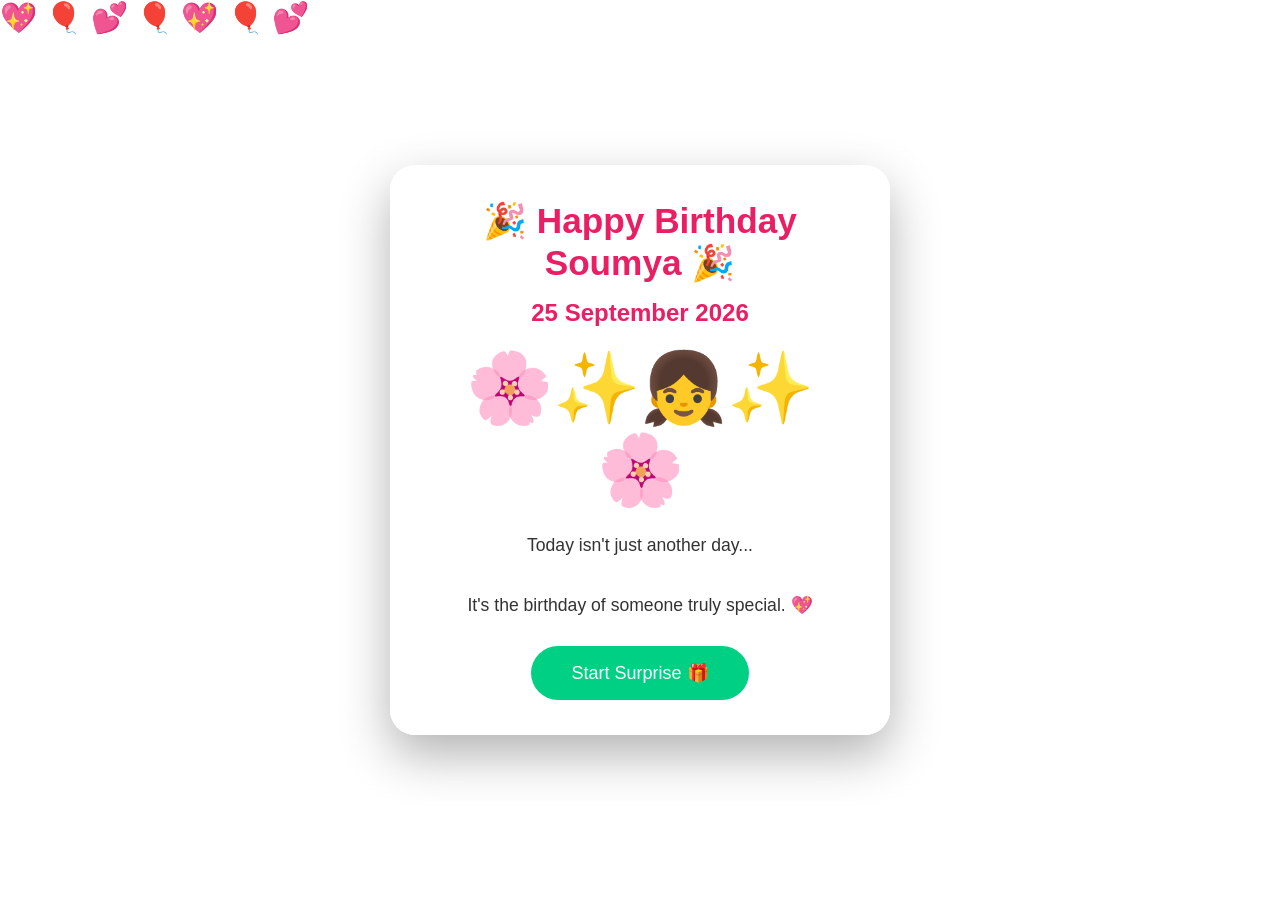
==== index.html @ e26e2da8 "Add gift box style" ====
<!DOCTYPE html>
<html lang="en">
<head>
<meta charset="UTF-8">
<meta name="viewport" content="width=device-width, initial-scale=1.0">

<title>Happy Birthday Soumya ❤️</title>

<link rel="stylesheet" href="style.css">
</head>

<body>

<!-- Floating background -->
<div class="floating-hearts"></div>

<!-- Welcome Screen -->
<section id="welcome" class="screen active">

    <div class="card">

        <h1>🎉 Happy Birthday Soumya 🎉</h1>

        <h2>25 September 2026</h2>

        <div class="anime">
            🌸✨👧✨🌸
        </div>

        <p>
            Today isn't just another day...
            <br><br>
            It's the birthday of someone truly special. 💖
        </p>

        <button id="startBtn">
            Start Surprise 🎁
        </button>

    </div>

</section>

<!-- Story Screen -->
<section id="story" class="screen">

    <div class="card">

        <h2>💌 A Small Message</h2>

        <p>
            Every smile of yours makes the world brighter.
            <br><br>
            May this birthday bring happiness, success, good health,
            and endless beautiful memories.
        </p>

        <button id="letterBtn">
    💌 Open Letter
</button>

<div id="loveLetter" style="display:none; margin-top:20px;">
    <h2>💖 Dear Soumya 💖</h2>

   <p id="letterText"></p>

    <button id="nextBtn">
        Continue →
    </button>
</div>

    </div>

</section>

<!-- Final Screen -->
<section id="final" class="screen">

    <canvas id="confetti"></canvas>

    <div class="card">

        <h1>🎂 Happy Birthday Soumya ❤️</h1>

        <h2>May all your dreams come true ✨</h2>

        <div class="cake" id="cake">
    🎂
</div>

<p id="wishText" style="display:none; color:#ff4081; font-size:22px; font-weight:bold;">
    ✨ Make a Wish! ✨
</p>

        <div id="giftBox" class="gift">
🎁
</div>

<p id="giftMessage" style="display:none;">
💖 Surprise! 💖<br><br>
May every dream in your heart come true.<br>
Keep smiling always, Soumya! 🌸❤️
</p>

<button onclick="location.reload()">
    Watch Again 🔄
</button>

    </div>

</section>
<audio id="bgMusic" loop>
    <source src="Bonding song.mp3" type="audio/mpeg">
</audio>
<script src="script.js"></script>

</body>
</html>
---- style.css ----
*{
margin:0;
padding:0;
box-sizing:border-box;
}

body{
font-family:Arial,Helvetica,sans-serif;
background:linear-gradient(135deg,#4facfe,#8e44ad,#ff4da6);
overflow:hidden;
color:white;
}

.screen{
display:none;
height:100vh;
width:100%;
justify-content:center;
align-items:center;
padding:20px;
position:absolute;
top:0;
left:0;
}

.active{
display:flex;
animation:fade .8s;
}

.card{
width:90%;
max-width:500px;
background:rgba(255,255,255,.95);
backdrop-filter:blur(15px);
padding:35px;
border-radius:25px;
text-align:center;
box-shadow:0 20px 50px rgba(0,0,0,.3);
}

h1{
    font-size:2.2rem;
    margin-bottom:15px;
    color:#e91e63;
}

h2{
margin-bottom:20px;
color:#e91e63;
}

p{
    font-size:1.1rem;
    line-height:1.7;
    margin-bottom:25px;
    color:#333333;
}

.anime{
font-size:70px;
margin:20px 0;
animation:float 3s ease-in-out infinite;
}

.cake{
font-size:90px;
margin:25px 0;
animation:bounce 1.5s infinite;
}

button{
padding:16px 40px;
border:none;
border-radius:50px;
background:#00d084;
color:white;
font-size:18px;
cursor:pointer;
transition:.3s;
}

button:hover{
transform:scale(1.08);
}

#confetti{
position:fixed;
top:0;
left:0;
width:100%;
height:100%;
pointer-events:none;
}

@keyframes float{
0%,100%{transform:translateY(0);}
50%{transform:translateY(-12px);}
}

@keyframes bounce{
0%,100%{transform:translateY(0);}
50%{transform:translateY(-15px);}
}

@keyframes fade{
from{
opacity:0;
transform:scale(.95);
}
to{
opacity:1;
transform:scale(1);
}
}
.floating-hearts{
    position:fixed;
    top:0;
    left:0;
    width:100%;
    height:100%;
    pointer-events:none;
    overflow:hidden;
}

.floating-hearts::before{
    content:"💖 🎈 💕 🎈 💖 🎈 💕";
    position:absolute;
    width:100%;
    font-size:30px;
    animation:floatUp 18s linear infinite;
    white-space:nowrap;
}

@keyframes floatUp{
    0%{
        transform:translateY(100vh);
        opacity:0;
    }
    20%{
        opacity:1;
    }
    100%{
        transform:translateY(-120vh);
        opacity:0;
    }
}
#loveLetter{
    animation: letterOpen .8s ease;
    transform-origin: top;
}

@keyframes letterOpen{
    0%{
        opacity:0;
        transform:rotateX(-90deg) scale(.9);
    }
    100%{
        opacity:1;
        transform:rotateX(0deg) scale(1);
    }
}
.gift{
    font-size:90px;
    margin:25px auto;
    cursor:pointer;
    transition:.3s;
    animation:giftBounce 2s infinite;
}

#giftMessage{
    display:none;
    margin-top:20px;
    color:#e91e63;
    font-size:22px;
    font-weight:bold;
    line-height:1.7;
}

@keyframes giftBounce{

0%,100%{
    transform:translateY(0);
}

50%{
    transform:translateY(-12px);
}

}
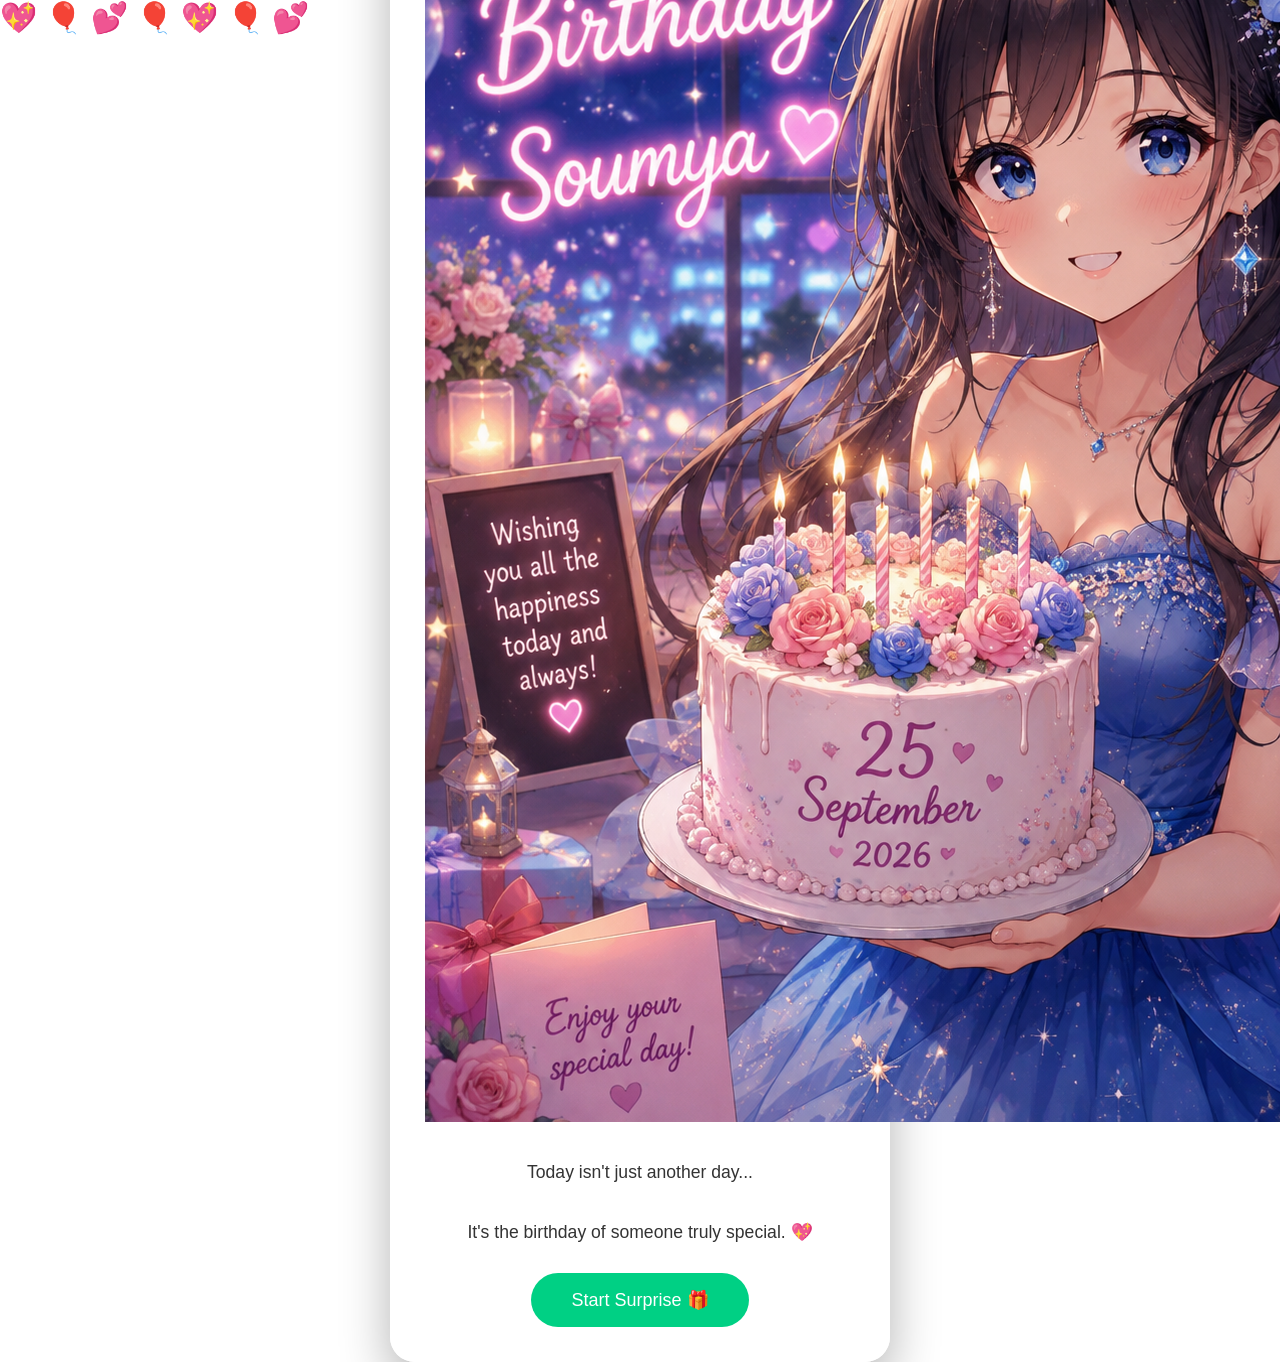
==== commit e807fca5: "Add anime image to welcome screen" ====
--- a/index.html
+++ b/index.html
@@ -23,9 +23,9 @@
 
         <h2>25 September 2026</h2>
 
-        <div class="anime">
-            🌸✨👧✨🌸
-        </div>
+       <div class="anime">
+    <img src="anime.png" alt="Anime Birthday Girl" class="anime-img">
+</div>
 
         <p>
             Today isn't just another day...
--- a/style.css
+++ b/style.css
@@ -187,4 +187,24 @@
     transform:translateY(-12px);
 }
 
+}
+.gift{
+    font-size:80px;
+    cursor:pointer;
+    display:inline-block;
+    margin:25px 0;
+    transition:0.3s;
+}
+
+.gift:hover{
+    transform:scale(1.15);
+}
+
+#giftMessage{
+    display:none;
+    font-size:22px;
+    color:#e91e63;
+    font-weight:bold;
+    line-height:1.8;
+    margin-top:20px;
 }
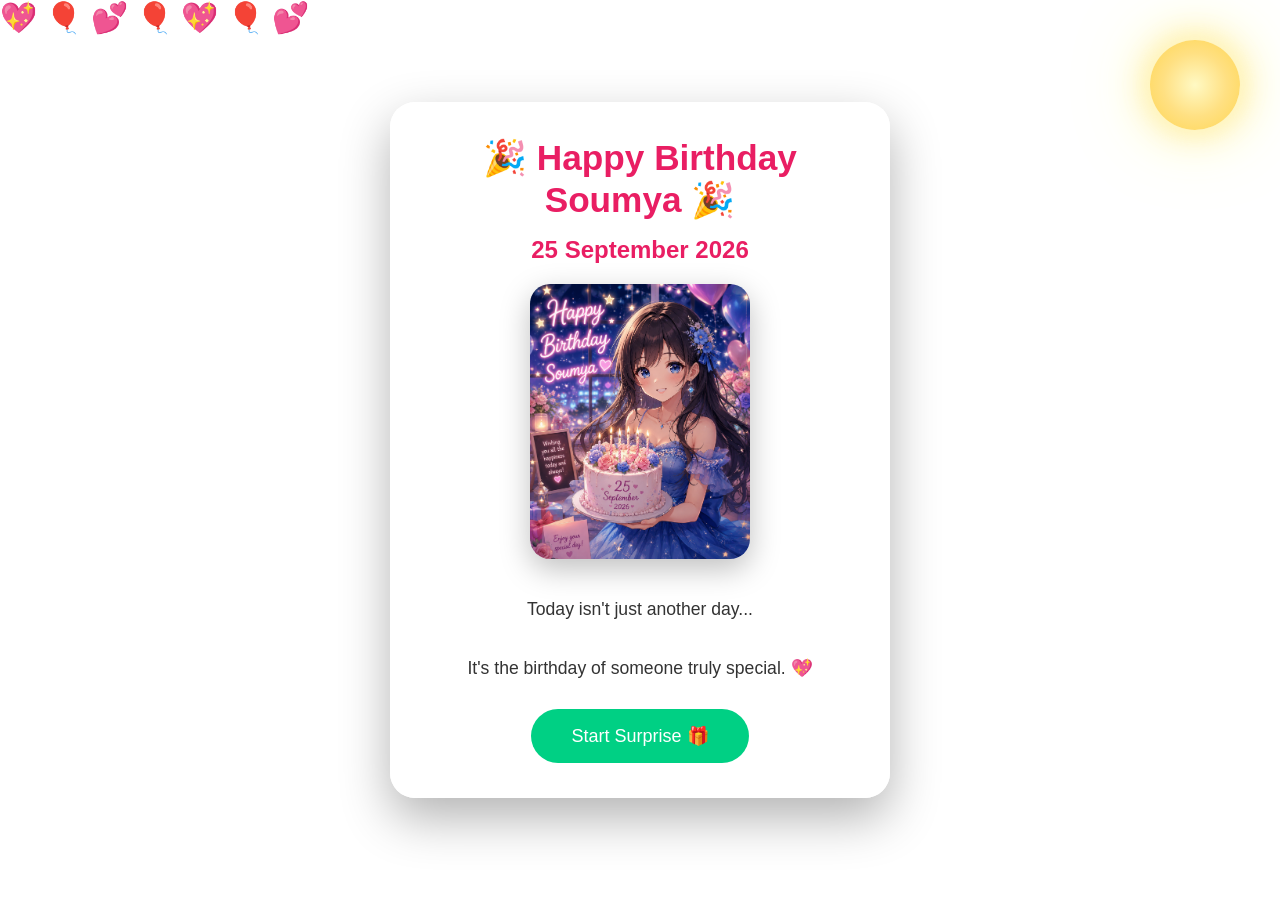
==== commit 298fa4a0: "Add glowing moon" ====
--- a/index.html
+++ b/index.html
@@ -13,7 +13,7 @@
 
 <!-- Floating background -->
 <div class="floating-hearts"></div>
-
+<div class="moon"></div>
 <!-- Welcome Screen -->
 <section id="welcome" class="screen active">
 
--- a/style.css
+++ b/style.css
@@ -207,4 +207,44 @@
     font-weight:bold;
     line-height:1.8;
     margin-top:20px;
+}
+.anime-img{
+    width:220px;
+    max-width:100%;
+    border-radius:20px;
+    box-shadow:0 10px 30px rgba(0,0,0,.25);
+    animation:float 3s ease-in-out infinite;
+}
+
+.anime{
+    margin:20px 0;
+}
+.moon{
+    position:fixed;
+    top:40px;
+    right:40px;
+    width:90px;
+    height:90px;
+    border-radius:50%;
+    background:radial-gradient(circle,#fff9c4,#ffe082,#ffd54f);
+    box-shadow:
+        0 0 20px #fff9c4,
+        0 0 40px #ffe082,
+        0 0 80px rgba(255,255,180,.8);
+    animation:moonGlow 3s ease-in-out infinite;
+    z-index:0;
+}
+
+@keyframes moonGlow{
+
+0%,100%{
+    transform:scale(1);
+    opacity:1;
+}
+
+50%{
+    transform:scale(1.08);
+    opacity:.9;
+}
+
 }
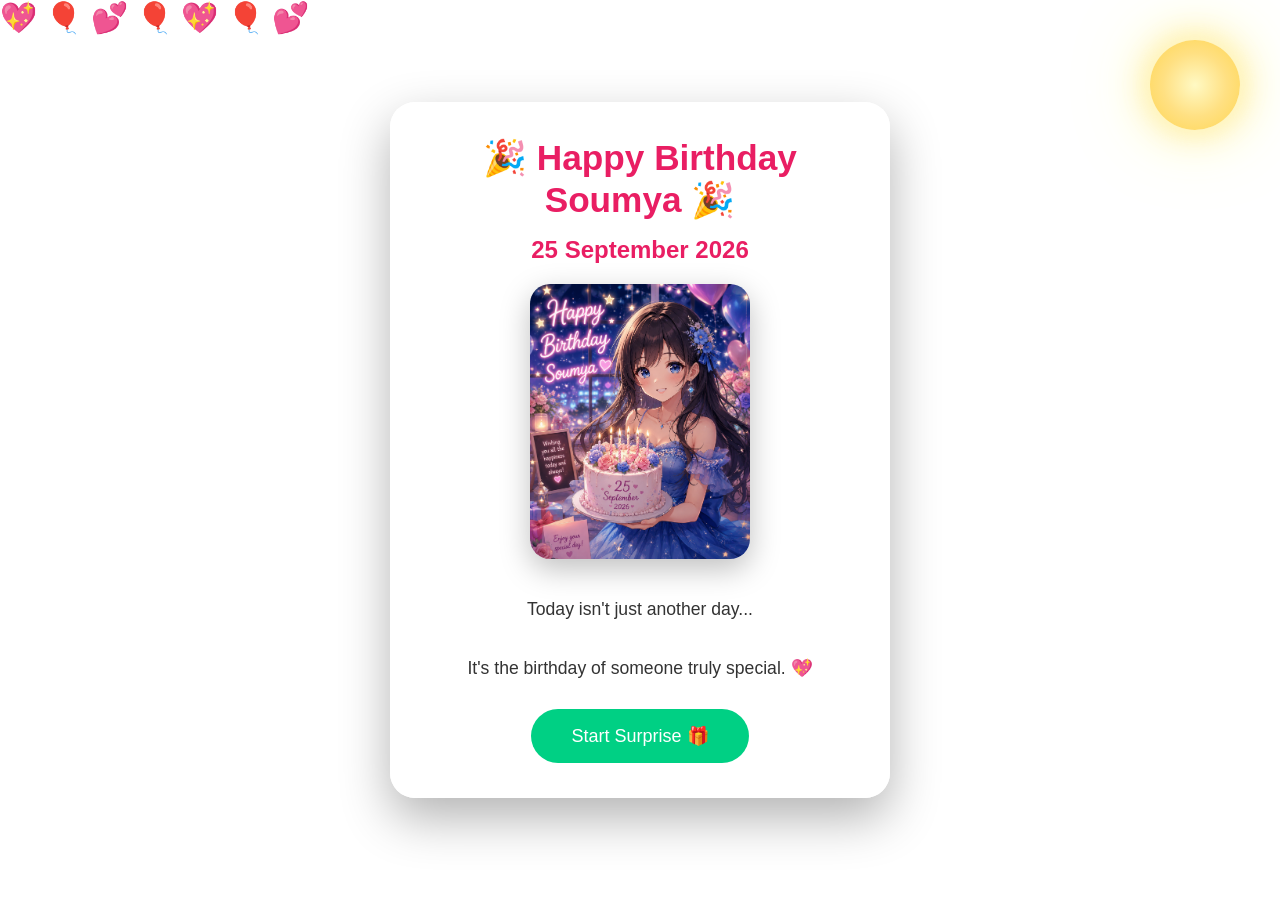
==== commit 2248eab7: "Add twinkling stars" ====
--- a/index.html
+++ b/index.html
@@ -14,6 +14,16 @@
 <!-- Floating background -->
 <div class="floating-hearts"></div>
 <div class="moon"></div>
+<div class="stars">
+    <span></span>
+    <span></span>
+    <span></span>
+    <span></span>
+    <span></span>
+    <span></span>
+    <span></span>
+    <span></span>
+</div>
 <!-- Welcome Screen -->
 <section id="welcome" class="screen active">
 
--- a/style.css
+++ b/style.css
@@ -247,4 +247,40 @@
     opacity:.9;
 }
 
+}
+.stars{
+    position:fixed;
+    inset:0;
+    pointer-events:none;
+    z-index:0;
+}
+
+.stars span{
+    position:absolute;
+    width:4px;
+    height:4px;
+    background:white;
+    border-radius:50%;
+    box-shadow:0 0 10px white;
+    animation:twinkle 2s infinite ease-in-out;
+}
+
+.stars span:nth-child(1){top:12%;left:18%;animation-delay:0s;}
+.stars span:nth-child(2){top:20%;left:72%;animation-delay:.4s;}
+.stars span:nth-child(3){top:30%;left:40%;animation-delay:.8s;}
+.stars span:nth-child(4){top:10%;left:85%;animation-delay:1.2s;}
+.stars span:nth-child(5){top:42%;left:12%;animation-delay:1.6s;}
+.stars span:nth-child(6){top:26%;left:60%;animation-delay:2s;}
+.stars span:nth-child(7){top:18%;left:50%;animation-delay:2.4s;}
+.stars span:nth-child(8){top:38%;left:82%;animation-delay:2.8s;}
+
+@keyframes twinkle{
+    0%,100%{
+        opacity:.3;
+        transform:scale(1);
+    }
+    50%{
+        opacity:1;
+        transform:scale(2);
+    }
 }
